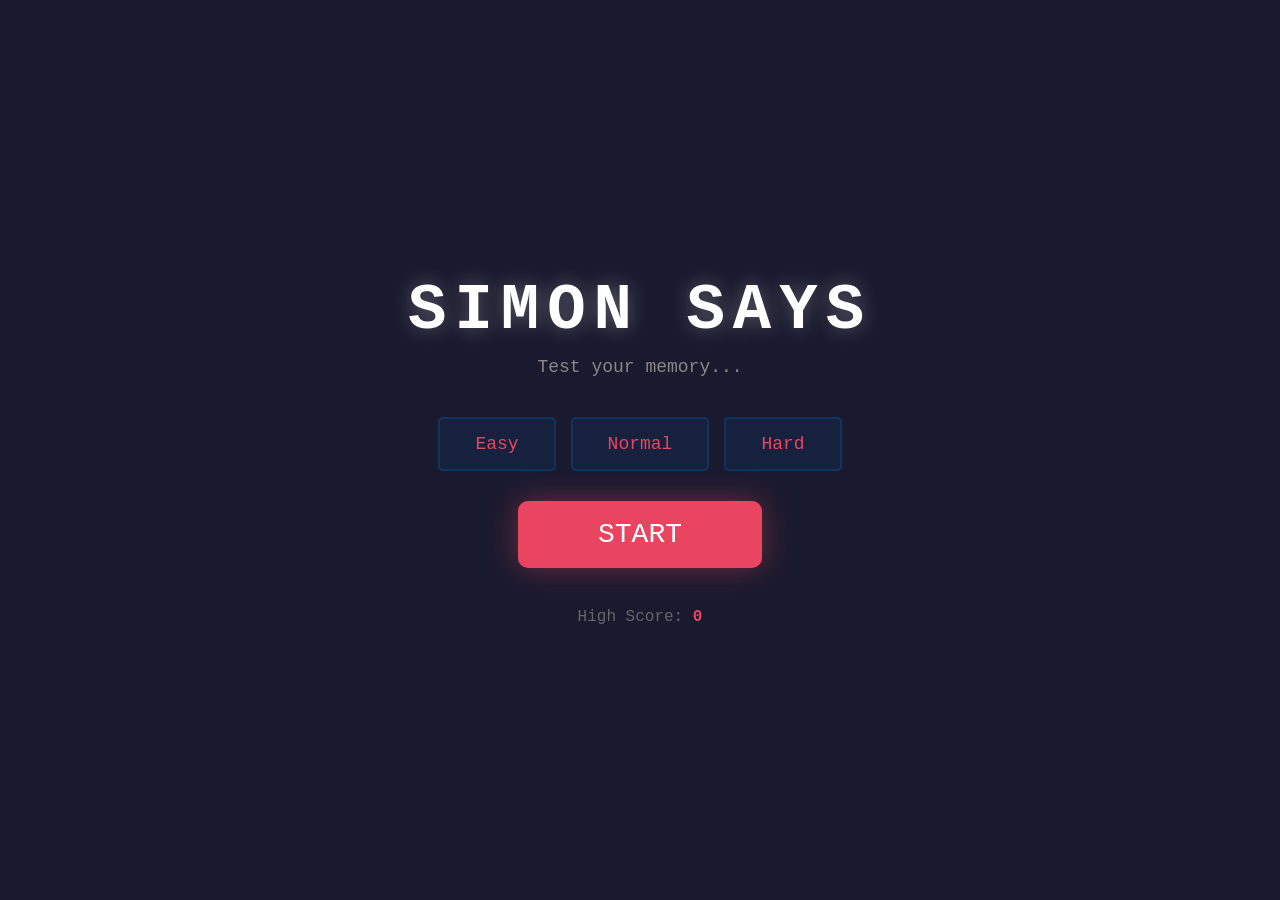
==== index.html @ 11004925 "Add Simon Says game files - core gameplay with difficulty levels, audio, scoring" ====
<!DOCTYPE html>
<html lang="en">
<head>
    <meta charset="UTF-8">
    <meta name="viewport" content="width=device-width, initial-scale=1.0">
    <title>Simon Says</title>
    <link rel="stylesheet" href="styles.css">
</head>
<body>
    <div id="game-container">
        <div id="menu">
            <h1 id="title">SIMON SAYS</h1>
            <p id="subtitle">Test your memory...</p>
            <div id="difficulty-selector">
                <button class="difficulty-btn" data-difficulty="easy">Easy</button>
                <button class="difficulty-btn" data-difficulty="normal">Normal</button>
                <button class="difficulty-btn" data-difficulty="hard">Hard</button>
            </div>
            <button id="start-btn">START</button>
            <p id="high-score">High Score: <span id="high-score-value">0</span></p>
        </div>

        <div id="game-area" style="display: none;">
            <div id="sequence-display">
                <span id="sequence-number">1</span>
            </div>
            <div id="simon">
                <div class="simon-segment green" data-color="green"></div>
                <div class="simon-segment red" data-color="red"></div>
                <div class="simon-segment yellow" data-color="yellow"></div>
                <div class="simon-segment blue" data-color="blue"></div>
                <div id="simon-center">S</div>
            </div>
            <div id="game-status">Watch the sequence...</div>
        </div>

        <div id="game-over" style="display: none;">
            <h2 id="death-message">Game Over</h2>
            <p id="final-score"></p>
            <button id="restart-btn">Play Again</button>
            <button id="menu-btn">Menu</button>
        </div>
    </div>

    <script src="script.js"></script>
</body>
</html>
---- styles.css ----
* {
    margin: 0;
    padding: 0;
    box-sizing: border-box;
    font-family: 'Courier New', monospace;
}

body {
    background: #1a1a2e;
    color: #fff;
    min-height: 100vh;
    overflow: hidden;
    user-select: none;
}

#game-container {
    width: 100vw;
    height: 100vh;
    display: flex;
    flex-direction: column;
    align-items: center;
    justify-content: center;
    position: relative;
}

#menu {
    text-align: center;
    z-index: 10;
}

#title {
    font-size: 64px;
    letter-spacing: 8px;
    margin-bottom: 10px;
    text-shadow: 0 0 20px rgba(255,255,255,0.3);
    color: #fff;
}

#subtitle {
    font-size: 18px;
    color: #888;
    margin-bottom: 40px;
}

#difficulty-selector {
    display: flex;
    gap: 15px;
    justify-content: center;
    margin-bottom: 30px;
}

.difficulty-btn {
    padding: 15px 35px;
    font-size: 18px;
    background: #16213e;
    border: 2px solid #0f3460;
    color: #e94560;
    cursor: pointer;
    transition: all 0.3s;
    font-family: inherit;
    border-radius: 5px;
}

.difficulty-btn:hover {
    border-color: #e94560;
    color: #fff;
    transform: scale(1.05);
    box-shadow: 0 0 20px rgba(233, 69, 96, 0.3);
}

#start-btn {
    padding: 18px 80px;
    font-size: 28px;
    background: #e94560;
    border: none;
    color: #fff;
    cursor: pointer;
    transition: all 0.3s;
    font-family: inherit;
    border-radius: 10px;
    box-shadow: 0 0 30px rgba(233, 69, 96, 0.4);
}

#start-btn:hover {
    transform: scale(1.05);
    box-shadow: 0 0 40px rgba(233, 69, 96, 0.6);
}

#high-score {
    margin-top: 40px;
    font-size: 16px;
    color: #666;
}

#high-score-value {
    color: #e94560;
    font-weight: bold;
}

#game-area {
    position: relative;
    width: 100%;
    height: 100%;
    display: flex;
    flex-direction: column;
    align-items: center;
    justify-content: center;
}

#sequence-display {
    position: fixed;
    top: 30px;
    font-size: 28px;
    color: #e94560;
    z-index: 10;
}

#game-status {
    position: fixed;
    bottom: 50px;
    font-size: 20px;
    color: #888;
}

#simon {
    width: 300px;
    height: 300px;
    border-radius: 50%;
    position: relative;
    overflow: hidden;
    box-shadow: 0 0 50px rgba(233, 69, 96, 0.3);
}

.simon-segment {
    position: absolute;
    width: 50%;
    height: 50%;
    cursor: pointer;
    transition: all 0.15s;
    opacity: 0.7;
}

.simon-segment:hover {
    opacity: 0.85;
}

.simon-segment.active {
    opacity: 1;
    filter: brightness(1.8);
}

.green {
    top: 0;
    left: 0;
    background: #00cc44;
    border-radius: 100% 0 0 0;
}

.red {
    top: 0;
    right: 0;
    background: #cc0033;
    border-radius: 0 100% 0 0;
}

.yellow {
    bottom: 0;
    left: 0;
    background: #cccc00;
    border-radius: 0 0 0 100%;
}

.blue {
    bottom: 0;
    right: 0;
    background: #0033cc;
    border-radius: 0 0 100% 0;
}

#simon-center {
    position: absolute;
    top: 50%;
    left: 50%;
    transform: translate(-50%, -50%);
    width: 80px;
    height: 80px;
    background: #16213e;
    border-radius: 50%;
    display: flex;
    align-items: center;
    justify-content: center;
    font-size: 36px;
    color: #e94560;
    border: 3px solid #0f3460;
    z-index: 10;
}

#game-over {
    text-align: center;
    z-index: 10;
}

#death-message {
    font-size: 48px;
    color: #e94560;
    margin-bottom: 20px;
    text-shadow: 0 0 30px rgba(233, 69, 96, 0.5);
}

#final-score {
    font-size: 28px;
    color: #fff;
    margin-bottom: 30px;
}

#game-over button {
    padding: 15px 50px;
    font-size: 20px;
    background: #16213e;
    border: 2px solid #0f3460;
    color: #e94560;
    cursor: pointer;
    margin: 0 10px;
    font-family: inherit;
    border-radius: 5px;
    transition: all 0.3s;
}

#game-over button:hover {
    border-color: #e94560;
    color: #fff;
    transform: scale(1.05);
}
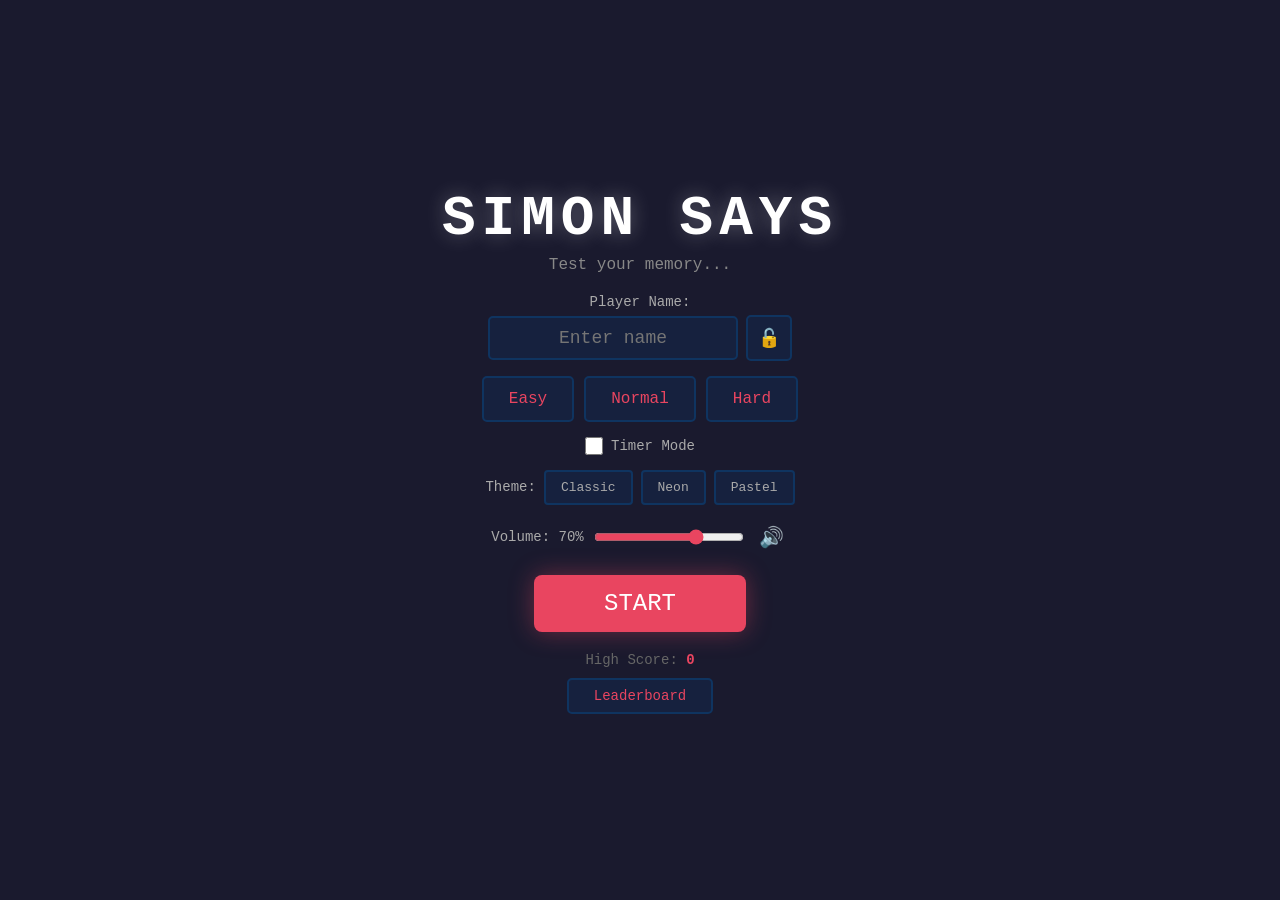
==== commit a9c26675: "Add improvements: name input, leaderboard, volume, color schemes, timer mode, keyboard support, pass" ====
--- a/index.html
+++ b/index.html
@@ -11,18 +11,60 @@
         <div id="menu">
             <h1 id="title">SIMON SAYS</h1>
             <p id="subtitle">Test your memory...</p>
+            
+            <div id="name-section">
+                <label for="player-name">Player Name:</label>
+                <div id="name-row">
+                    <input type="text" id="player-name" maxlength="15" placeholder="Enter name">
+                    <button id="lock-btn">🔓</button>
+                </div>
+                <div id="password-section" style="display: none;">
+                    <input type="password" id="password-input" maxlength="20" placeholder="Set a password">
+                    <button id="save-password">Save</button>
+                </div>
+            </div>
+
             <div id="difficulty-selector">
                 <button class="difficulty-btn" data-difficulty="easy">Easy</button>
                 <button class="difficulty-btn" data-difficulty="normal">Normal</button>
                 <button class="difficulty-btn" data-difficulty="hard">Hard</button>
             </div>
+
+            <div id="mode-selector">
+                <label class="mode-toggle">
+                    <input type="checkbox" id="timer-toggle">
+                    <span id="toggle-label">Timer Mode</span>
+                </label>
+            </div>
+
+            <div id="color-scheme-selector">
+                <span id="scheme-label">Theme:</span>
+                <button class="scheme-btn" data-scheme="classic">Classic</button>
+                <button class="scheme-btn" data-scheme="neon">Neon</button>
+                <button class="scheme-btn" data-scheme="pastel">Pastel</button>
+            </div>
+
+            <div id="volume-section">
+                <label>Volume: <span id="volume-label">70%</span></label>
+                <input type="range" id="volume-slider" min="0" max="100" value="70">
+                <button id="mute-btn">🔊</button>
+            </div>
+
             <button id="start-btn">START</button>
-            <p id="high-score">High Score: <span id="high-score-value">0</span></p>
+
+            <div id="score-section">
+                <p id="high-score">High Score: <span id="high-score-value">0</span></p>
+                <button id="leaderboard-btn">Leaderboard</button>
+            </div>
         </div>
 
         <div id="game-area" style="display: none;">
             <div id="sequence-display">
                 <span id="sequence-number">1</span>
+            </div>
+            <div id="timer-display" style="display: none;">
+                <span id="timer-value">0</span>
+                <span id="timer-unit">s</span>
             </div>
             <div id="simon">
                 <div class="simon-segment green" data-color="green"></div>
@@ -31,6 +73,7 @@
                 <div class="simon-segment blue" data-color="blue"></div>
                 <div id="simon-center">S</div>
             </div>
+            <div id="key-hint">Keys: 1=Green 2=Red 3=Yellow 4=Blue</div>
             <div id="game-status">Watch the sequence...</div>
         </div>
 
@@ -40,6 +83,19 @@
             <button id="restart-btn">Play Again</button>
             <button id="menu-btn">Menu</button>
         </div>
+
+        <div id="leaderboard-modal" style="display: none;">
+            <div id="leaderboard-content">
+                <h2>Leaderboard</h2>
+                <div id="leaderboard-tabs">
+                    <button class="lb-tab" data-lb-difficulty="easy">Easy</button>
+                    <button class="lb-tab" data-lb-difficulty="normal">Normal</button>
+                    <button class="lb-tab" data-lb-difficulty="hard">Hard</button>
+                </div>
+                <div id="leaderboard-entries"></div>
+                <button id="close-leaderboard">Close</button>
+            </div>
+        </div>
     </div>
 
     <script src="script.js"></script>
--- a/styles.css
+++ b/styles.css
@@ -26,75 +26,266 @@
 #menu {
     text-align: center;
     z-index: 10;
+    max-width: 500px;
+    width: 90%;
 }
 
 #title {
-    font-size: 64px;
-    letter-spacing: 8px;
-    margin-bottom: 10px;
+    font-size: 56px;
+    letter-spacing: 6px;
+    margin-bottom: 5px;
     text-shadow: 0 0 20px rgba(255,255,255,0.3);
-    color: #fff;
 }
 
 #subtitle {
+    font-size: 16px;
+    color: #888;
+    margin-bottom: 20px;
+}
+
+#name-section {
+    margin-bottom: 15px;
+}
+
+#name-section label {
+    display: block;
+    color: #aaa;
+    font-size: 14px;
+    margin-bottom: 5px;
+}
+
+#name-row {
+    display: flex;
+    align-items: center;
+    justify-content: center;
+    gap: 8px;
+}
+
+#player-name {
+    padding: 10px 20px;
     font-size: 18px;
-    color: #888;
-    margin-bottom: 40px;
-}
-
-#difficulty-selector {
-    display: flex;
-    gap: 15px;
-    justify-content: center;
-    margin-bottom: 30px;
-}
-
-.difficulty-btn {
-    padding: 15px 35px;
+    background: #16213e;
+    border: 2px solid #0f3460;
+    color: #e94560;
+    border-radius: 5px;
+    text-align: center;
+    outline: none;
+    width: 250px;
+    font-family: inherit;
+}
+
+#player-name:focus {
+    border-color: #e94560;
+}
+
+#lock-btn {
+    background: #16213e;
+    border: 2px solid #0f3460;
+    border-radius: 5px;
+    padding: 10px;
+    cursor: pointer;
     font-size: 18px;
-    background: #16213e;
-    border: 2px solid #0f3460;
-    color: #e94560;
-    cursor: pointer;
-    transition: all 0.3s;
-    font-family: inherit;
-    border-radius: 5px;
-}
-
-.difficulty-btn:hover {
-    border-color: #e94560;
-    color: #fff;
-    transform: scale(1.05);
-    box-shadow: 0 0 20px rgba(233, 69, 96, 0.3);
-}
-
-#start-btn {
-    padding: 18px 80px;
-    font-size: 28px;
+    transition: all 0.3s;
+}
+
+#lock-btn:hover {
+    border-color: #e94560;
+}
+
+#password-section {
+    display: none;
+    align-items: center;
+    justify-content: center;
+    gap: 8px;
+    margin-top: 8px;
+}
+
+#password-input {
+    padding: 8px 15px;
+    font-size: 14px;
+    background: #16213e;
+    border: 2px solid #0f3460;
+    color: #e94560;
+    border-radius: 5px;
+    outline: none;
+    width: 180px;
+    font-family: inherit;
+}
+
+#password-input:focus {
+    border-color: #e94560;
+}
+
+#save-password {
+    padding: 8px 15px;
+    font-size: 14px;
     background: #e94560;
     border: none;
     color: #fff;
     cursor: pointer;
-    transition: all 0.3s;
-    font-family: inherit;
-    border-radius: 10px;
-    box-shadow: 0 0 30px rgba(233, 69, 96, 0.4);
+    border-radius: 5px;
+    font-family: inherit;
+    transition: all 0.3s;
+}
+
+#save-password:hover {
+    transform: scale(1.05);
+}
+
+#difficulty-selector {
+    display: flex;
+    gap: 10px;
+    justify-content: center;
+    margin-bottom: 15px;
+}
+
+.difficulty-btn {
+    padding: 12px 25px;
+    font-size: 16px;
+    background: #16213e;
+    border: 2px solid #0f3460;
+    color: #e94560;
+    cursor: pointer;
+    transition: all 0.3s;
+    font-family: inherit;
+    border-radius: 5px;
+}
+
+.difficulty-btn:hover {
+    border-color: #e94560;
+    color: #fff;
+    transform: scale(1.05);
+    box-shadow: 0 0 15px rgba(233, 69, 96, 0.3);
+}
+
+#mode-selector {
+    display: flex;
+    gap: 20px;
+    justify-content: center;
+    margin-bottom: 15px;
+}
+
+.mode-toggle {
+    display: flex;
+    align-items: center;
+    gap: 8px;
+    color: #aaa;
+    cursor: pointer;
+    font-size: 14px;
+}
+
+.mode-toggle input[type="checkbox"] {
+    width: 18px;
+    height: 18px;
+    cursor: pointer;
+    accent-color: #e94560;
+}
+
+#color-scheme-selector {
+    display: flex;
+    align-items: center;
+    justify-content: center;
+    gap: 8px;
+    margin-bottom: 15px;
+}
+
+#scheme-label {
+    color: #aaa;
+    font-size: 14px;
+}
+
+.scheme-btn {
+    padding: 8px 15px;
+    font-size: 13px;
+    background: #16213e;
+    border: 2px solid #0f3460;
+    color: #aaa;
+    cursor: pointer;
+    transition: all 0.3s;
+    font-family: inherit;
+    border-radius: 4px;
+}
+
+.scheme-btn:hover {
+    border-color: #e94560;
+    color: #fff;
+}
+
+#volume-section {
+    display: flex;
+    align-items: center;
+    justify-content: center;
+    gap: 10px;
+    margin-bottom: 20px;
+    color: #aaa;
+    font-size: 14px;
+}
+
+#volume-slider {
+    width: 150px;
+    cursor: pointer;
+    accent-color: #e94560;
+}
+
+#mute-btn {
+    background: none;
+    border: none;
+    font-size: 20px;
+    cursor: pointer;
+    padding: 5px;
+}
+
+#start-btn {
+    padding: 15px 70px;
+    font-size: 24px;
+    background: #e94560;
+    border: none;
+    color: #fff;
+    cursor: pointer;
+    transition: all 0.3s;
+    font-family: inherit;
+    border-radius: 8px;
+    box-shadow: 0 0 25px rgba(233, 69, 96, 0.4);
+    margin-bottom: 20px;
 }
 
 #start-btn:hover {
     transform: scale(1.05);
-    box-shadow: 0 0 40px rgba(233, 69, 96, 0.6);
+    box-shadow: 0 0 35px rgba(233, 69, 96, 0.6);
+}
+
+#score-section {
+    display: flex;
+    flex-direction: column;
+    align-items: center;
+    gap: 10px;
 }
 
 #high-score {
-    margin-top: 40px;
-    font-size: 16px;
+    font-size: 14px;
     color: #666;
 }
 
 #high-score-value {
     color: #e94560;
     font-weight: bold;
+}
+
+#leaderboard-btn {
+    padding: 8px 25px;
+    background: #16213e;
+    border: 2px solid #0f3460;
+    color: #e94560;
+    cursor: pointer;
+    font-family: inherit;
+    border-radius: 5px;
+    transition: all 0.3s;
+    font-size: 14px;
+}
+
+#leaderboard-btn:hover {
+    border-color: #e94560;
+    color: #fff;
 }
 
 #game-area {
@@ -115,11 +306,30 @@
     z-index: 10;
 }
 
+#timer-display {
+    position: fixed;
+    top: 70px;
+    font-size: 22px;
+    color: #ffcc00;
+    z-index: 10;
+}
+
+#timer-value {
+    font-weight: bold;
+}
+
 #game-status {
     position: fixed;
+    bottom: 80px;
+    font-size: 18px;
+    color: #888;
+}
+
+#key-hint {
+    position: fixed;
     bottom: 50px;
-    font-size: 20px;
-    color: #888;
+    font-size: 12px;
+    color: #555;
 }
 
 #simon {
@@ -128,7 +338,7 @@
     border-radius: 50%;
     position: relative;
     overflow: hidden;
-    box-shadow: 0 0 50px rgba(233, 69, 96, 0.3);
+    box-shadow: 0 0 40px rgba(233, 69, 96, 0.3);
 }
 
 .simon-segment {
@@ -176,6 +386,24 @@
     background: #0033cc;
     border-radius: 0 0 100% 0;
 }
+
+/* Neon theme */
+.neon .green { background: #00ff88; box-shadow: inset 0 0 20px #00ff88; }
+.neon .red { background: #ff0055; box-shadow: inset 0 0 20px #ff0055; }
+.neon .yellow { background: #ffdd00; box-shadow: inset 0 0 20px #ffdd00; }
+.neon .blue { background: #00bbff; box-shadow: inset 0 0 20px #00bbff; }
+body.neon-bg { background: #0a0a1a; }
+body.neon-bg #simon { box-shadow: 0 0 60px rgba(0, 255, 136, 0.4), 0 0 80px rgba(255, 0, 85, 0.2); }
+body.neon-bg #simon-center { background: #0a0a1a; border-color: #00ff88; color: #00ff88; }
+
+/* Pastel theme */
+.pastel .green { background: #a8e6cf; }
+.pastel .red { background: #ff8b94; }
+.pastel .yellow { background: #ffd3b6; }
+.pastel .blue { background: #a8d8ea; }
+body.pastel-bg { background: #2a1a2e; }
+body.pastel-bg #simon { box-shadow: 0 0 60px rgba(168, 232, 207, 0.3); }
+body.pastel-bg #simon-center { background: #2a1a2e; border-color: #ff8b94; color: #ff8b94; }
 
 #simon-center {
     position: absolute;
@@ -208,19 +436,19 @@
 }
 
 #final-score {
-    font-size: 28px;
+    font-size: 24px;
     color: #fff;
     margin-bottom: 30px;
 }
 
 #game-over button {
-    padding: 15px 50px;
-    font-size: 20px;
-    background: #16213e;
-    border: 2px solid #0f3460;
-    color: #e94560;
-    cursor: pointer;
-    margin: 0 10px;
+    padding: 12px 40px;
+    font-size: 18px;
+    background: #16213e;
+    border: 2px solid #0f3460;
+    color: #e94560;
+    cursor: pointer;
+    margin: 0 8px;
     font-family: inherit;
     border-radius: 5px;
     transition: all 0.3s;
@@ -231,3 +459,86 @@
     color: #fff;
     transform: scale(1.05);
 }
+
+#leaderboard-modal {
+    position: fixed;
+    top: 0;
+    left: 0;
+    width: 100%;
+    height: 100%;
+    background: rgba(0,0,0,0.8);
+    display: flex;
+    align-items: center;
+    justify-content: center;
+    z-index: 500;
+}
+
+#leaderboard-content {
+    background: #16213e;
+    border: 2px solid #0f3460;
+    border-radius: 10px;
+    padding: 30px;
+    min-width: 350px;
+    text-align: center;
+}
+
+#leaderboard-content h2 {
+    color: #e94560;
+    margin-bottom: 20px;
+}
+
+#leaderboard-tabs {
+    display: flex;
+    gap: 10px;
+    justify-content: center;
+    margin-bottom: 20px;
+}
+
+.lb-tab {
+    padding: 8px 20px;
+    background: #1a1a2e;
+    border: 2px solid #0f3460;
+    color: #888;
+    cursor: pointer;
+    border-radius: 4px;
+    font-family: inherit;
+    transition: all 0.3s;
+}
+
+.lb-tab:hover {
+    border-color: #e94560;
+    color: #fff;
+}
+
+#leaderboard-entries {
+    min-height: 200px;
+    margin-bottom: 20px;
+}
+
+.leaderboard-entry {
+    display: flex;
+    justify-content: space-between;
+    padding: 8px 15px;
+    border-bottom: 1px solid #0f3460;
+    color: #ccc;
+    font-size: 14px;
+}
+
+.leaderboard-entry:nth-child(1) { color: #ffd700; font-weight: bold; }
+.leaderboard-entry:nth-child(2) { color: #c0c0c0; }
+.leaderboard-entry:nth-child(3) { color: #cd7f32; }
+
+#close-leaderboard {
+    padding: 10px 30px;
+    background: #e94560;
+    border: none;
+    color: #fff;
+    cursor: pointer;
+    border-radius: 5px;
+    font-family: inherit;
+    transition: all 0.3s;
+}
+
+#close-leaderboard:hover {
+    transform: scale(1.05);
+}
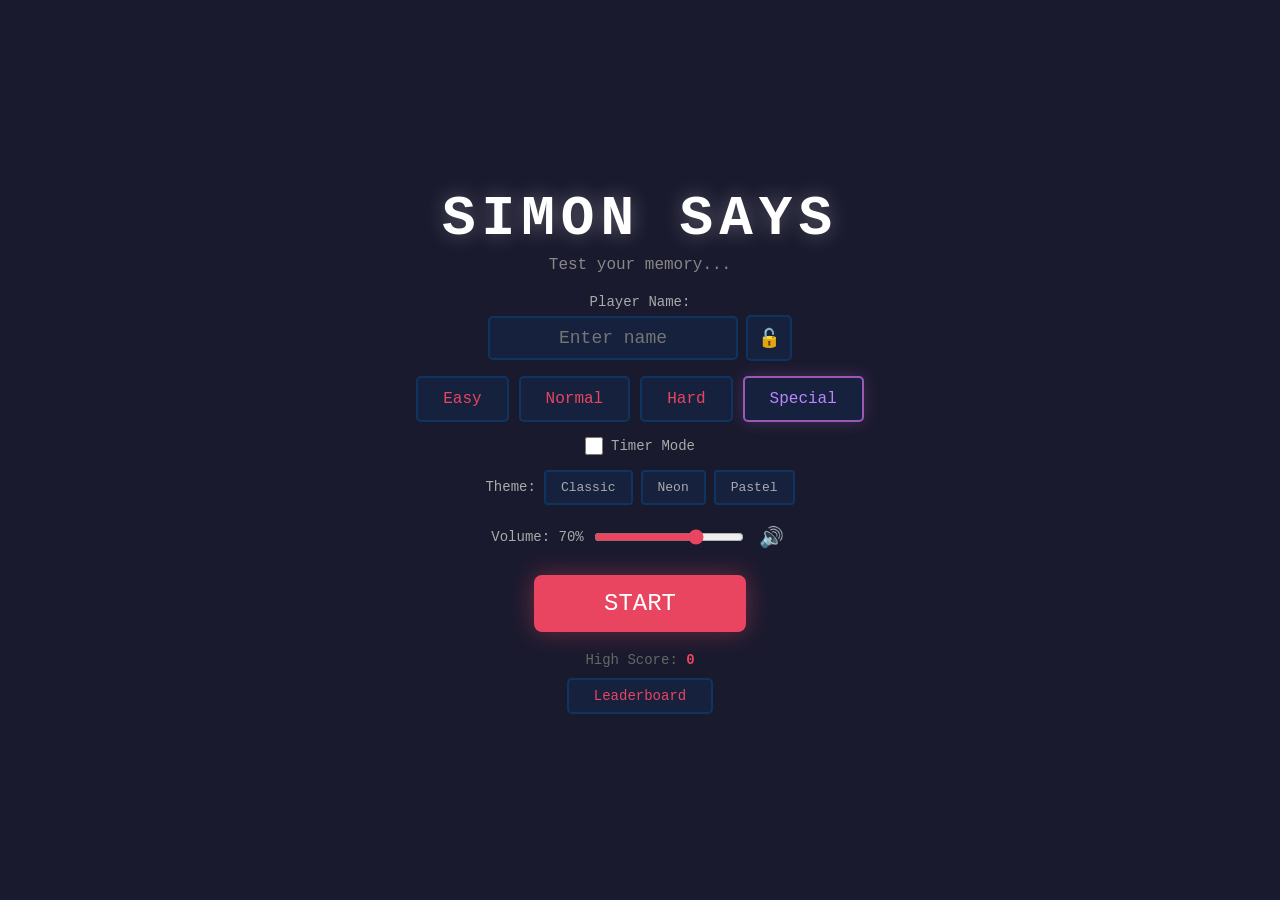
==== commit 81aba408: "Add Special difficulty: 6 colors, random speed, 90-degree rotation, leaderboard tab" ====
--- a/index.html
+++ b/index.html
@@ -28,6 +28,7 @@
                 <button class="difficulty-btn" data-difficulty="easy">Easy</button>
                 <button class="difficulty-btn" data-difficulty="normal">Normal</button>
                 <button class="difficulty-btn" data-difficulty="hard">Hard</button>
+                <button class="difficulty-btn special" data-difficulty="special">Special</button>
             </div>
 
             <div id="mode-selector">
@@ -71,9 +72,11 @@
                 <div class="simon-segment red" data-color="red"></div>
                 <div class="simon-segment yellow" data-color="yellow"></div>
                 <div class="simon-segment blue" data-color="blue"></div>
+                <div class="simon-segment orange" data-color="orange"></div>
+                <div class="simon-segment purple" data-color="purple"></div>
                 <div id="simon-center">S</div>
             </div>
-            <div id="key-hint">Keys: 1=Green 2=Red 3=Yellow 4=Blue</div>
+            <div id="key-hint">Keys: 1=Green 2=Red 3=Yellow 4=Blue <span id="special-keys" style="display:none;">5=Orange 6=Purple</span></div>
             <div id="game-status">Watch the sequence...</div>
         </div>
 
@@ -91,6 +94,7 @@
                     <button class="lb-tab" data-lb-difficulty="easy">Easy</button>
                     <button class="lb-tab" data-lb-difficulty="normal">Normal</button>
                     <button class="lb-tab" data-lb-difficulty="hard">Hard</button>
+                    <button class="lb-tab" data-lb-difficulty="special">Special</button>
                 </div>
                 <div id="leaderboard-entries"></div>
                 <button id="close-leaderboard">Close</button>
--- a/styles.css
+++ b/styles.css
@@ -156,6 +156,17 @@
     color: #fff;
     transform: scale(1.05);
     box-shadow: 0 0 15px rgba(233, 69, 96, 0.3);
+}
+
+.difficulty-btn.special {
+    border-color: #9b59b6;
+    color: #bb86fc;
+    box-shadow: 0 0 15px rgba(155, 89, 182, 0.3);
+}
+
+.difficulty-btn.special:hover {
+    border-color: #bb86fc;
+    box-shadow: 0 0 25px rgba(155, 89, 182, 0.5);
 }
 
 #mode-selector {
@@ -387,11 +398,32 @@
     border-radius: 0 0 100% 0;
 }
 
+.orange, .purple {
+    display: none;
+}
+
+/* 6-color mode */
+.six-colors .simon-segment {
+    width: 100%;
+    height: 100%;
+    top: 0;
+    left: 0;
+    border-radius: 0;
+}
+.six-colors .green { clip-path: polygon(50% 50%, 50% 0%, 93.3% 25%); background: #00cc44; display: block; }
+.six-colors .red { clip-path: polygon(50% 50%, 93.3% 25%, 93.3% 75%); background: #cc0033; display: block; }
+.six-colors .blue { clip-path: polygon(50% 50%, 93.3% 75%, 50% 100%); background: #0033cc; display: block; }
+.six-colors .purple { clip-path: polygon(50% 50%, 50% 100%, 6.7% 75%); background: #8800cc; display: block; }
+.six-colors .yellow { clip-path: polygon(50% 50%, 6.7% 75%, 6.7% 25%); background: #cccc00; display: block; }
+.six-colors .orange { clip-path: polygon(50% 50%, 6.7% 25%, 50% 0%); background: #ff8800; display: block; }
+
 /* Neon theme */
 .neon .green { background: #00ff88; box-shadow: inset 0 0 20px #00ff88; }
 .neon .red { background: #ff0055; box-shadow: inset 0 0 20px #ff0055; }
 .neon .yellow { background: #ffdd00; box-shadow: inset 0 0 20px #ffdd00; }
 .neon .blue { background: #00bbff; box-shadow: inset 0 0 20px #00bbff; }
+.neon .orange { background: #ff8800; box-shadow: inset 0 0 20px #ff8800; }
+.neon .purple { background: #dd44ff; box-shadow: inset 0 0 20px #dd44ff; }
 body.neon-bg { background: #0a0a1a; }
 body.neon-bg #simon { box-shadow: 0 0 60px rgba(0, 255, 136, 0.4), 0 0 80px rgba(255, 0, 85, 0.2); }
 body.neon-bg #simon-center { background: #0a0a1a; border-color: #00ff88; color: #00ff88; }
@@ -401,6 +433,8 @@
 .pastel .red { background: #ff8b94; }
 .pastel .yellow { background: #ffd3b6; }
 .pastel .blue { background: #a8d8ea; }
+.pastel .orange { background: #ffcc99; }
+.pastel .purple { background: #d4a0e8; }
 body.pastel-bg { background: #2a1a2e; }
 body.pastel-bg #simon { box-shadow: 0 0 60px rgba(168, 232, 207, 0.3); }
 body.pastel-bg #simon-center { background: #2a1a2e; border-color: #ff8b94; color: #ff8b94; }
@@ -510,6 +544,16 @@
     color: #fff;
 }
 
+.lb-tab[data-lb-difficulty="special"] {
+    border-color: #9b59b6;
+    color: #bb86fc;
+}
+
+.lb-tab[data-lb-difficulty="special"]:hover {
+    border-color: #bb86fc;
+    color: #fff;
+}
+
 #leaderboard-entries {
     min-height: 200px;
     margin-bottom: 20px;
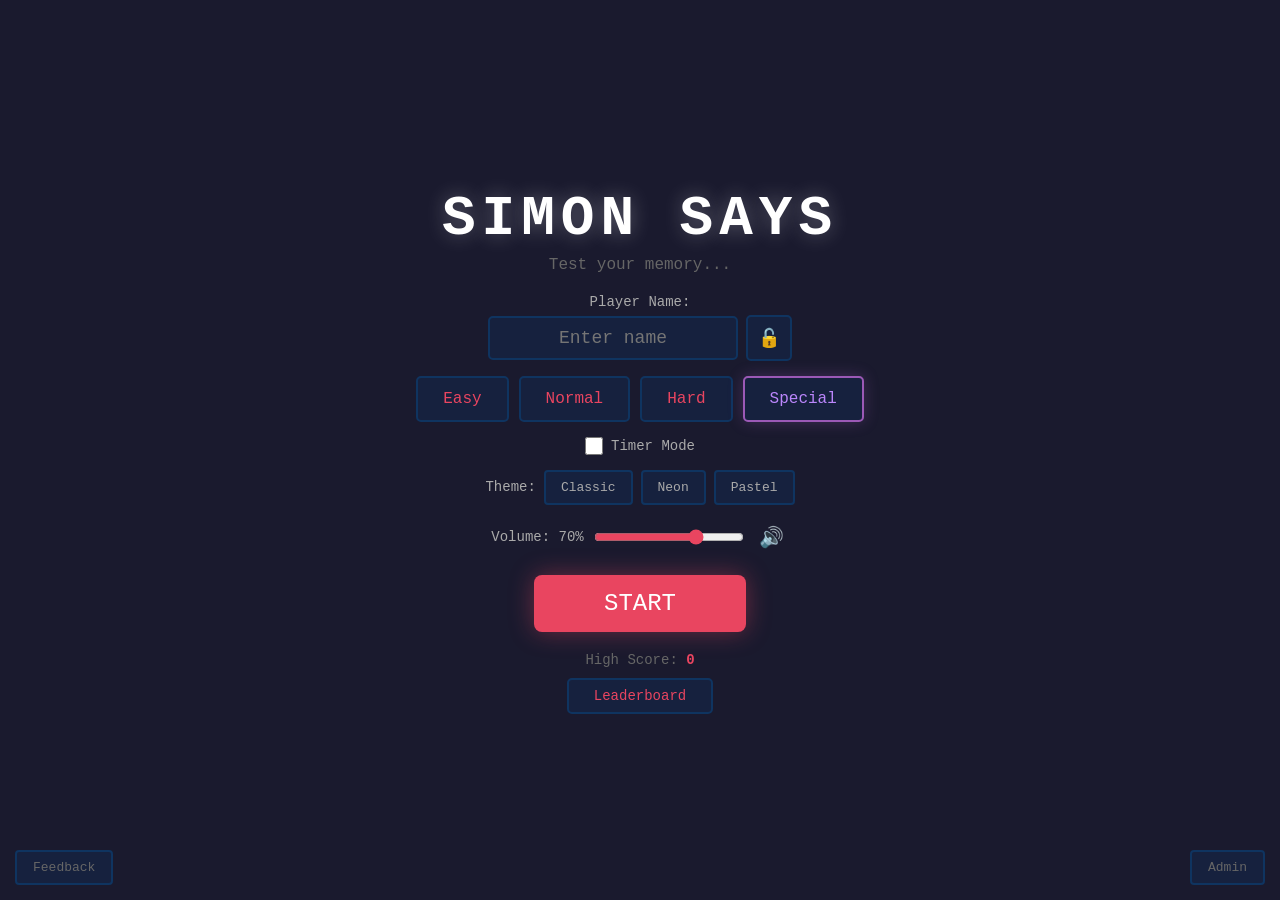
==== commit f6ea0449: "Add splash text, feedback system, admin panel with leaderboard management" ====
--- a/index.html
+++ b/index.html
@@ -100,6 +100,62 @@
                 <button id="close-leaderboard">Close</button>
             </div>
         </div>
+
+        <!-- Feedback Button -->
+        <button id="feedback-btn">Feedback</button>
+
+        <!-- Feedback Modal -->
+        <div id="feedback-modal" style="display: none;">
+            <div id="feedback-content">
+                <h2>Send Feedback</h2>
+                <label for="feedback-name">Your Name:</label>
+                <input type="text" id="feedback-name" maxlength="15" placeholder="Enter name">
+                <label for="feedback-text">Feedback:</label>
+                <textarea id="feedback-text" rows="4" placeholder="Tell us what you think..."></textarea>
+                <div id="feedback-buttons">
+                    <button id="submit-feedback">Submit</button>
+                    <button id="close-feedback">Cancel</button>
+                </div>
+            </div>
+        </div>
+
+        <!-- Admin Login Button -->
+        <button id="admin-btn">Admin</button>
+
+        <!-- Admin Login Modal -->
+        <div id="admin-login-modal" style="display: none;">
+            <div id="admin-login-content">
+                <h2>Admin Login</h2>
+                <input type="text" id="admin-username" placeholder="Username">
+                <input type="password" id="admin-password" placeholder="Password">
+                <div id="admin-login-buttons">
+                    <button id="admin-login-btn">Login</button>
+                    <button id="close-admin-login">Cancel</button>
+                </div>
+            </div>
+        </div>
+
+        <!-- Admin Panel -->
+        <div id="admin-panel" style="display: none;">
+            <div id="admin-content">
+                <h2>Admin Panel</h2>
+                <div id="admin-tabs">
+                    <button class="admin-tab active" data-admin-tab="leaderboard">Leaderboard</button>
+                    <button class="admin-tab" data-admin-tab="feedback">Feedback</button>
+                </div>
+                <div id="admin-leaderboard-view">
+                    <div id="admin-lb-tabs">
+                        <button class="admin-lb-tab" data-admin-lb="easy">Easy</button>
+                        <button class="admin-lb-tab" data-admin-lb="normal">Normal</button>
+                        <button class="admin-lb-tab" data-admin-lb="hard">Hard</button>
+                        <button class="admin-lb-tab" data-admin-lb="special">Special</button>
+                    </div>
+                    <div id="admin-lb-entries"></div>
+                </div>
+                <div id="admin-feedback-view" style="display: none;"></div>
+                <button id="admin-logout-btn">Logout</button>
+            </div>
+        </div>
     </div>
 
     <script src="script.js"></script>
--- a/styles.css
+++ b/styles.css
@@ -458,8 +458,17 @@
 }
 
 #game-over {
-    text-align: center;
-    z-index: 10;
+    position: fixed;
+    top: 0;
+    left: 0;
+    width: 100%;
+    height: 100%;
+    background: rgba(0,0,0,0.85);
+    display: flex;
+    flex-direction: column;
+    align-items: center;
+    justify-content: center;
+    z-index: 500;
 }
 
 #death-message {
@@ -586,3 +595,418 @@
 #close-leaderboard:hover {
     transform: scale(1.05);
 }
+
+/* Splash text */
+#subtitle {
+    color: #666;
+    transition: color 0.3s;
+}
+
+/* Feedback button */
+#feedback-btn {
+    position: fixed;
+    bottom: 15px;
+    left: 15px;
+    padding: 8px 16px;
+    font-size: 13px;
+    background: #16213e;
+    border: 2px solid #0f3460;
+    color: #666;
+    cursor: pointer;
+    border-radius: 4px;
+    font-family: inherit;
+    transition: all 0.3s;
+    z-index: 100;
+}
+
+#feedback-btn:hover {
+    border-color: #e94560;
+    color: #fff;
+}
+
+/* Admin button */
+#admin-btn {
+    position: fixed;
+    bottom: 15px;
+    right: 15px;
+    padding: 8px 16px;
+    font-size: 13px;
+    background: #16213e;
+    border: 2px solid #0f3460;
+    color: #666;
+    cursor: pointer;
+    border-radius: 4px;
+    font-family: inherit;
+    transition: all 0.3s;
+    z-index: 100;
+}
+
+#admin-btn:hover {
+    border-color: #9b59b6;
+    color: #bb86fc;
+}
+
+/* Feedback Modal */
+#feedback-modal {
+    position: fixed;
+    top: 0;
+    left: 0;
+    width: 100%;
+    height: 100%;
+    background: rgba(0,0,0,0.8);
+    display: flex;
+    align-items: center;
+    justify-content: center;
+    z-index: 500;
+}
+
+#feedback-content {
+    background: #16213e;
+    border: 2px solid #0f3460;
+    border-radius: 10px;
+    padding: 30px;
+    min-width: 350px;
+    text-align: center;
+}
+
+#feedback-content h2 {
+    color: #e94560;
+    margin-bottom: 20px;
+}
+
+#feedback-content label {
+    display: block;
+    color: #aaa;
+    font-size: 14px;
+    margin-bottom: 5px;
+    text-align: left;
+}
+
+#feedback-name {
+    width: 100%;
+    padding: 10px;
+    font-size: 16px;
+    background: #1a1a2e;
+    border: 2px solid #0f3460;
+    color: #fff;
+    border-radius: 5px;
+    margin-bottom: 15px;
+    outline: none;
+    font-family: inherit;
+    box-sizing: border-box;
+}
+
+#feedback-name:focus {
+    border-color: #e94560;
+}
+
+#feedback-text {
+    width: 100%;
+    padding: 10px;
+    font-size: 14px;
+    background: #1a1a2e;
+    border: 2px solid #0f3460;
+    color: #fff;
+    border-radius: 5px;
+    margin-bottom: 15px;
+    outline: none;
+    font-family: inherit;
+    resize: vertical;
+    box-sizing: border-box;
+}
+
+#feedback-text:focus {
+    border-color: #e94560;
+}
+
+#feedback-buttons {
+    display: flex;
+    gap: 10px;
+    justify-content: center;
+}
+
+#submit-feedback {
+    padding: 10px 30px;
+    background: #e94560;
+    border: none;
+    color: #fff;
+    cursor: pointer;
+    border-radius: 5px;
+    font-family: inherit;
+    transition: all 0.3s;
+}
+
+#submit-feedback:hover {
+    transform: scale(1.05);
+}
+
+#close-feedback {
+    padding: 10px 30px;
+    background: #16213e;
+    border: 2px solid #0f3460;
+    color: #888;
+    cursor: pointer;
+    border-radius: 5px;
+    font-family: inherit;
+    transition: all 0.3s;
+}
+
+#close-feedback:hover {
+    border-color: #e94560;
+    color: #fff;
+}
+
+/* Admin Login Modal */
+#admin-login-modal {
+    position: fixed;
+    top: 0;
+    left: 0;
+    width: 100%;
+    height: 100%;
+    background: rgba(0,0,0,0.8);
+    display: flex;
+    align-items: center;
+    justify-content: center;
+    z-index: 500;
+}
+
+#admin-login-content {
+    background: #16213e;
+    border: 2px solid #0f3460;
+    border-radius: 10px;
+    padding: 30px;
+    min-width: 320px;
+    text-align: center;
+}
+
+#admin-login-content h2 {
+    color: #bb86fc;
+    margin-bottom: 20px;
+}
+
+#admin-username, #admin-password {
+    width: 100%;
+    padding: 10px;
+    font-size: 16px;
+    background: #1a1a2e;
+    border: 2px solid #0f3460;
+    color: #fff;
+    border-radius: 5px;
+    margin-bottom: 15px;
+    outline: none;
+    font-family: inherit;
+    box-sizing: border-box;
+}
+
+#admin-username:focus, #admin-password:focus {
+    border-color: #bb86fc;
+}
+
+#admin-login-buttons {
+    display: flex;
+    gap: 10px;
+    justify-content: center;
+}
+
+#admin-login-btn {
+    padding: 10px 30px;
+    background: #9b59b6;
+    border: none;
+    color: #fff;
+    cursor: pointer;
+    border-radius: 5px;
+    font-family: inherit;
+    transition: all 0.3s;
+}
+
+#admin-login-btn:hover {
+    background: #bb86fc;
+    transform: scale(1.05);
+}
+
+#close-admin-login {
+    padding: 10px 30px;
+    background: #16213e;
+    border: 2px solid #0f3460;
+    color: #888;
+    cursor: pointer;
+    border-radius: 5px;
+    font-family: inherit;
+    transition: all 0.3s;
+}
+
+#close-admin-login:hover {
+    border-color: #bb86fc;
+    color: #fff;
+}
+
+/* Admin Panel */
+#admin-panel {
+    position: fixed;
+    top: 0;
+    left: 0;
+    width: 100%;
+    height: 100%;
+    background: rgba(0,0,0,0.9);
+    display: flex;
+    align-items: center;
+    justify-content: center;
+    z-index: 500;
+}
+
+#admin-content {
+    background: #16213e;
+    border: 2px solid #9b59b6;
+    border-radius: 10px;
+    padding: 30px;
+    min-width: 450px;
+    max-width: 600px;
+    max-height: 80vh;
+    overflow-y: auto;
+    text-align: center;
+}
+
+#admin-content h2 {
+    color: #bb86fc;
+    margin-bottom: 20px;
+}
+
+#admin-tabs {
+    display: flex;
+    gap: 10px;
+    justify-content: center;
+    margin-bottom: 20px;
+}
+
+.admin-tab {
+    padding: 8px 20px;
+    background: #1a1a2e;
+    border: 2px solid #0f3460;
+    color: #888;
+    cursor: pointer;
+    border-radius: 4px;
+    font-family: inherit;
+    transition: all 0.3s;
+}
+
+.admin-tab:hover {
+    border-color: #bb86fc;
+    color: #fff;
+}
+
+.admin-tab.active {
+    border-color: #bb86fc;
+    color: #bb86fc;
+    background: #2a1a3e;
+}
+
+/* Admin leaderboard */
+#admin-lb-tabs {
+    display: flex;
+    gap: 8px;
+    justify-content: center;
+    margin-bottom: 15px;
+}
+
+.admin-lb-tab {
+    padding: 6px 14px;
+    font-size: 13px;
+    background: #1a1a2e;
+    border: 2px solid #0f3460;
+    color: #888;
+    cursor: pointer;
+    border-radius: 4px;
+    font-family: inherit;
+    transition: all 0.3s;
+}
+
+.admin-lb-tab:hover {
+    border-color: #bb86fc;
+    color: #fff;
+}
+
+.admin-lb-tab.active {
+    border-color: #bb86fc;
+    color: #bb86fc;
+    background: #2a1a3e;
+}
+
+#admin-lb-entries {
+    min-height: 100px;
+    margin-bottom: 15px;
+}
+
+.admin-lb-entry {
+    display: flex;
+    justify-content: space-between;
+    align-items: center;
+    padding: 8px 15px;
+    border-bottom: 1px solid #0f3460;
+    color: #ccc;
+    font-size: 14px;
+}
+
+.admin-lb-entry .delete-entry {
+    padding: 4px 10px;
+    font-size: 12px;
+    background: #e94560;
+    border: none;
+    color: #fff;
+    cursor: pointer;
+    border-radius: 3px;
+    font-family: inherit;
+    transition: all 0.3s;
+}
+
+.admin-lb-entry .delete-entry:hover {
+    background: #ff6b81;
+    transform: scale(1.05);
+}
+
+/* Admin feedback */
+#admin-feedback-view {
+    min-height: 100px;
+    margin-bottom: 15px;
+    text-align: left;
+}
+
+.admin-feedback-entry {
+    padding: 12px 15px;
+    border-bottom: 1px solid #0f3460;
+    color: #ccc;
+    font-size: 14px;
+}
+
+.admin-feedback-entry .fb-name {
+    color: #bb86fc;
+    font-weight: bold;
+}
+
+.admin-feedback-entry .fb-text {
+    color: #ddd;
+    margin-top: 4px;
+    font-style: italic;
+}
+
+.admin-feedback-entry .fb-date {
+    color: #666;
+    font-size: 12px;
+    margin-top: 4px;
+}
+
+#admin-logout-btn {
+    padding: 10px 30px;
+    background: #9b59b6;
+    border: none;
+    color: #fff;
+    cursor: pointer;
+    border-radius: 5px;
+    font-family: inherit;
+    transition: all 0.3s;
+    margin-top: 10px;
+}
+
+#admin-logout-btn:hover {
+    background: #bb86fc;
+    transform: scale(1.05);
+}
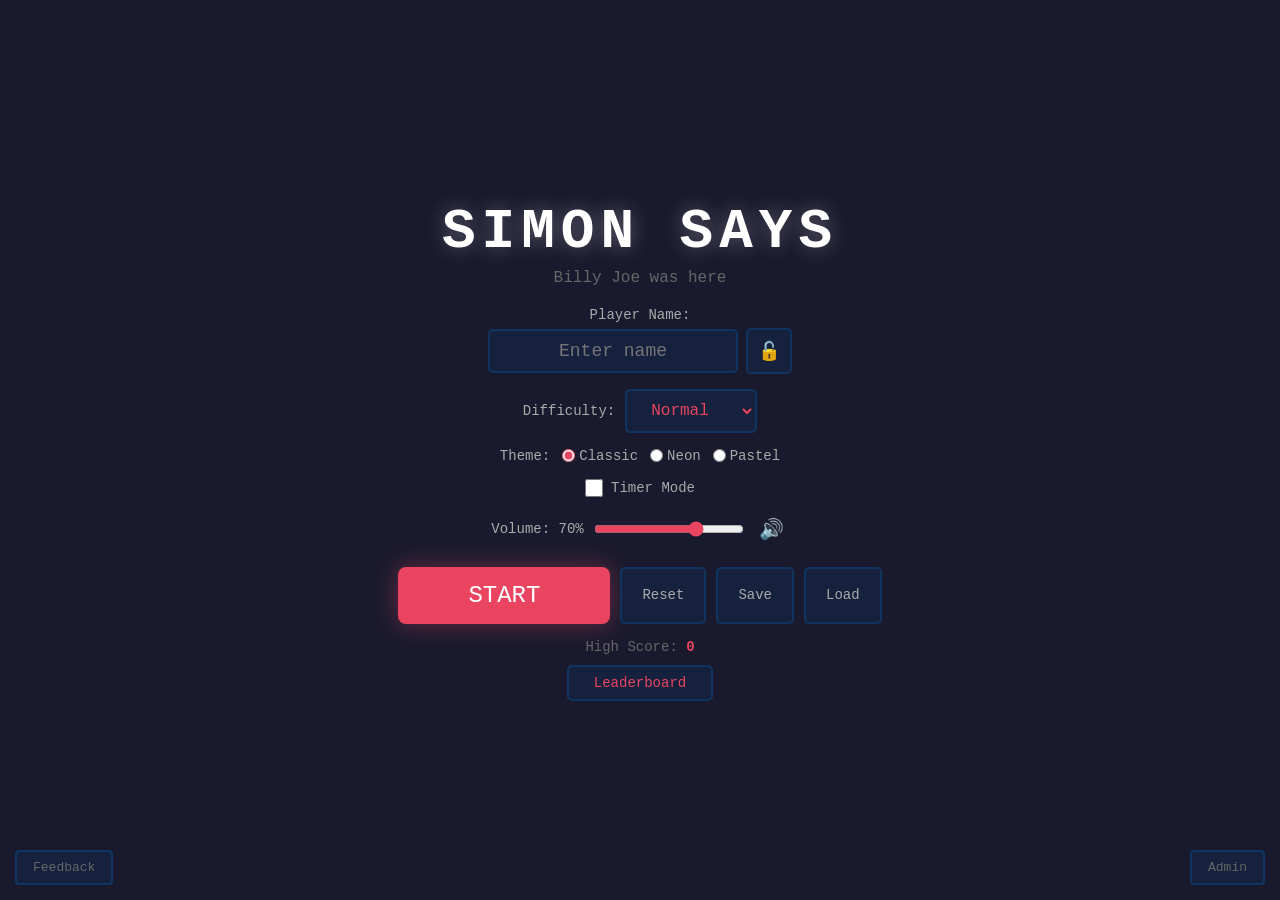
==== commit d55aabcc: "Restructure to 6-file two-page architecture for SS2 compliance" ====
--- a/index.html
+++ b/index.html
@@ -3,7 +3,7 @@
 <head>
     <meta charset="UTF-8">
     <meta name="viewport" content="width=device-width, initial-scale=1.0">
-    <title>Simon Says</title>
+    <title>Simon Says - Launcher</title>
     <link rel="stylesheet" href="styles.css">
 </head>
 <body>
@@ -11,7 +11,8 @@
         <div id="menu">
             <h1 id="title">SIMON SAYS</h1>
             <p id="subtitle">Test your memory...</p>
-            
+
+            <!-- Text input: Player name -->
             <div id="name-section">
                 <label for="player-name">Player Name:</label>
                 <div id="name-row">
@@ -24,13 +25,26 @@
                 </div>
             </div>
 
-            <div id="difficulty-selector">
-                <button class="difficulty-btn" data-difficulty="easy">Easy</button>
-                <button class="difficulty-btn" data-difficulty="normal">Normal</button>
-                <button class="difficulty-btn" data-difficulty="hard">Hard</button>
-                <button class="difficulty-btn special" data-difficulty="special">Special</button>
+            <!-- Dropdown: Difficulty -->
+            <div id="settings-row">
+                <label for="difficulty-select">Difficulty:</label>
+                <select id="difficulty-select">
+                    <option value="easy">Easy</option>
+                    <option value="normal" selected>Normal</option>
+                    <option value="hard">Hard</option>
+                    <option value="special">Special</option>
+                </select>
             </div>
 
+            <!-- Radio buttons: Color scheme -->
+            <div id="color-scheme-selector">
+                <span id="scheme-label">Theme:</span>
+                <label class="radio-label"><input type="radio" name="scheme" value="classic" checked> Classic</label>
+                <label class="radio-label"><input type="radio" name="scheme" value="neon"> Neon</label>
+                <label class="radio-label"><input type="radio" name="scheme" value="pastel"> Pastel</label>
+            </div>
+
+            <!-- Checkbox: Timer mode -->
             <div id="mode-selector">
                 <label class="mode-toggle">
                     <input type="checkbox" id="timer-toggle">
@@ -38,20 +52,20 @@
                 </label>
             </div>
 
-            <div id="color-scheme-selector">
-                <span id="scheme-label">Theme:</span>
-                <button class="scheme-btn" data-scheme="classic">Classic</button>
-                <button class="scheme-btn" data-scheme="neon">Neon</button>
-                <button class="scheme-btn" data-scheme="pastel">Pastel</button>
-            </div>
-
+            <!-- Volume -->
             <div id="volume-section">
                 <label>Volume: <span id="volume-label">70%</span></label>
                 <input type="range" id="volume-slider" min="0" max="100" value="70">
                 <button id="mute-btn">🔊</button>
             </div>
 
-            <button id="start-btn">START</button>
+            <!-- Buttons: Start, Reset, Save, Load -->
+            <div id="action-buttons">
+                <button id="start-btn">START</button>
+                <button id="reset-settings-btn">Reset</button>
+                <button id="save-settings-btn">Save</button>
+                <button id="load-settings-btn">Load</button>
+            </div>
 
             <div id="score-section">
                 <p id="high-score">High Score: <span id="high-score-value">0</span></p>
@@ -59,34 +73,7 @@
             </div>
         </div>
 
-        <div id="game-area" style="display: none;">
-            <div id="sequence-display">
-                <span id="sequence-number">1</span>
-            </div>
-            <div id="timer-display" style="display: none;">
-                <span id="timer-value">0</span>
-                <span id="timer-unit">s</span>
-            </div>
-            <div id="simon">
-                <div class="simon-segment green" data-color="green"></div>
-                <div class="simon-segment red" data-color="red"></div>
-                <div class="simon-segment yellow" data-color="yellow"></div>
-                <div class="simon-segment blue" data-color="blue"></div>
-                <div class="simon-segment orange" data-color="orange"></div>
-                <div class="simon-segment purple" data-color="purple"></div>
-                <div id="simon-center">S</div>
-            </div>
-            <div id="key-hint">Keys: 1=Green 2=Red 3=Yellow 4=Blue <span id="special-keys" style="display:none;">5=Orange 6=Purple</span></div>
-            <div id="game-status">Watch the sequence...</div>
-        </div>
-
-        <div id="game-over" style="display: none;">
-            <h2 id="death-message">Game Over</h2>
-            <p id="final-score"></p>
-            <button id="restart-btn">Play Again</button>
-            <button id="menu-btn">Menu</button>
-        </div>
-
+        <!-- Leaderboard -->
         <div id="leaderboard-modal" style="display: none;">
             <div id="leaderboard-content">
                 <h2>Leaderboard</h2>
@@ -119,7 +106,7 @@
             </div>
         </div>
 
-        <!-- Admin Login Button -->
+        <!-- Admin Button -->
         <button id="admin-btn">Admin</button>
 
         <!-- Admin Login Modal -->
@@ -158,6 +145,6 @@
         </div>
     </div>
 
-    <script src="script.js"></script>
+    <script src="launcher.js"></script>
 </body>
 </html>
--- a/styles.css
+++ b/styles.css
@@ -9,7 +9,8 @@
     background: #1a1a2e;
     color: #fff;
     min-height: 100vh;
-    overflow: hidden;
+    overflow-x: hidden;
+    overflow-y: auto;
     user-select: none;
 }
 
@@ -132,41 +133,40 @@
     transform: scale(1.05);
 }
 
-#difficulty-selector {
-    display: flex;
+#settings-row {
+    display: flex;
+    align-items: center;
+    justify-content: center;
     gap: 10px;
-    justify-content: center;
     margin-bottom: 15px;
-}
-
-.difficulty-btn {
-    padding: 12px 25px;
+    color: #aaa;
+    font-size: 14px;
+}
+
+#difficulty-select {
+    padding: 10px 20px;
     font-size: 16px;
     background: #16213e;
     border: 2px solid #0f3460;
     color: #e94560;
-    cursor: pointer;
-    transition: all 0.3s;
-    font-family: inherit;
-    border-radius: 5px;
-}
-
-.difficulty-btn:hover {
-    border-color: #e94560;
-    color: #fff;
-    transform: scale(1.05);
-    box-shadow: 0 0 15px rgba(233, 69, 96, 0.3);
-}
-
-.difficulty-btn.special {
-    border-color: #9b59b6;
+    border-radius: 5px;
+    cursor: pointer;
+    outline: none;
+    font-family: inherit;
+    appearance: auto;
+}
+
+#difficulty-select:focus {
+    border-color: #e94560;
+}
+
+#difficulty-select option {
+    background: #16213e;
+    color: #e94560;
+}
+
+#difficulty-select option[value="special"] {
     color: #bb86fc;
-    box-shadow: 0 0 15px rgba(155, 89, 182, 0.3);
-}
-
-.difficulty-btn.special:hover {
-    border-color: #bb86fc;
-    box-shadow: 0 0 25px rgba(155, 89, 182, 0.5);
 }
 
 #mode-selector {
@@ -196,7 +196,7 @@
     display: flex;
     align-items: center;
     justify-content: center;
-    gap: 8px;
+    gap: 12px;
     margin-bottom: 15px;
 }
 
@@ -205,21 +205,18 @@
     font-size: 14px;
 }
 
-.scheme-btn {
-    padding: 8px 15px;
-    font-size: 13px;
-    background: #16213e;
-    border: 2px solid #0f3460;
+.radio-label {
     color: #aaa;
-    cursor: pointer;
-    transition: all 0.3s;
-    font-family: inherit;
-    border-radius: 4px;
-}
-
-.scheme-btn:hover {
-    border-color: #e94560;
-    color: #fff;
+    font-size: 14px;
+    cursor: pointer;
+    display: inline-flex;
+    align-items: center;
+    gap: 4px;
+}
+
+.radio-label input[type="radio"] {
+    accent-color: #e94560;
+    cursor: pointer;
 }
 
 #volume-section {
@@ -257,7 +254,83 @@
     font-family: inherit;
     border-radius: 8px;
     box-shadow: 0 0 25px rgba(233, 69, 96, 0.4);
-    margin-bottom: 20px;
+}
+
+#start-btn:hover {
+    transform: scale(1.08);
+    box-shadow: 0 0 35px rgba(233, 69, 96, 0.6);
+}
+
+#action-buttons {
+    display: flex;
+    gap: 10px;
+    justify-content: center;
+    margin-bottom: 15px;
+    flex-wrap: wrap;
+}
+
+#reset-settings-btn, #save-settings-btn, #load-settings-btn {
+    padding: 10px 20px;
+    font-size: 14px;
+    background: #16213e;
+    border: 2px solid #0f3460;
+    color: #aaa;
+    cursor: pointer;
+    border-radius: 5px;
+    font-family: inherit;
+    transition: all 0.3s;
+}
+
+#reset-settings-btn:hover, #save-settings-btn:hover, #load-settings-btn:hover {
+    border-color: #e94560;
+    color: #fff;
+}
+
+#game-buttons {
+    position: fixed;
+    bottom: 15px;
+    display: flex;
+    gap: 10px;
+    justify-content: center;
+    z-index: 10;
+}
+
+#game-start-btn, #game-reset-btn, #back-btn, #back-menu-btn {
+    padding: 10px 20px;
+    font-size: 14px;
+    background: #16213e;
+    border: 2px solid #0f3460;
+    color: #aaa;
+    cursor: pointer;
+    border-radius: 5px;
+    font-family: inherit;
+    transition: all 0.3s;
+}
+
+#game-start-btn:hover, #game-reset-btn:hover, #back-btn:hover, #back-menu-btn:hover {
+    border-color: #e94560;
+    color: #fff;
+}
+
+#back-btn, #back-menu-btn {
+    border-color: #9b59b6;
+    color: #bb86fc;
+}
+
+#back-btn:hover, #back-menu-btn:hover {
+    border-color: #bb86fc;
+    color: #fff;
+}
+
+#instructions-text {
+    text-align: left;
+    color: #ccc;
+    font-size: 15px;
+    line-height: 1.6;
+}
+
+#instructions-text strong {
+    color: #e94560;
 }
 
 #start-btn:hover {
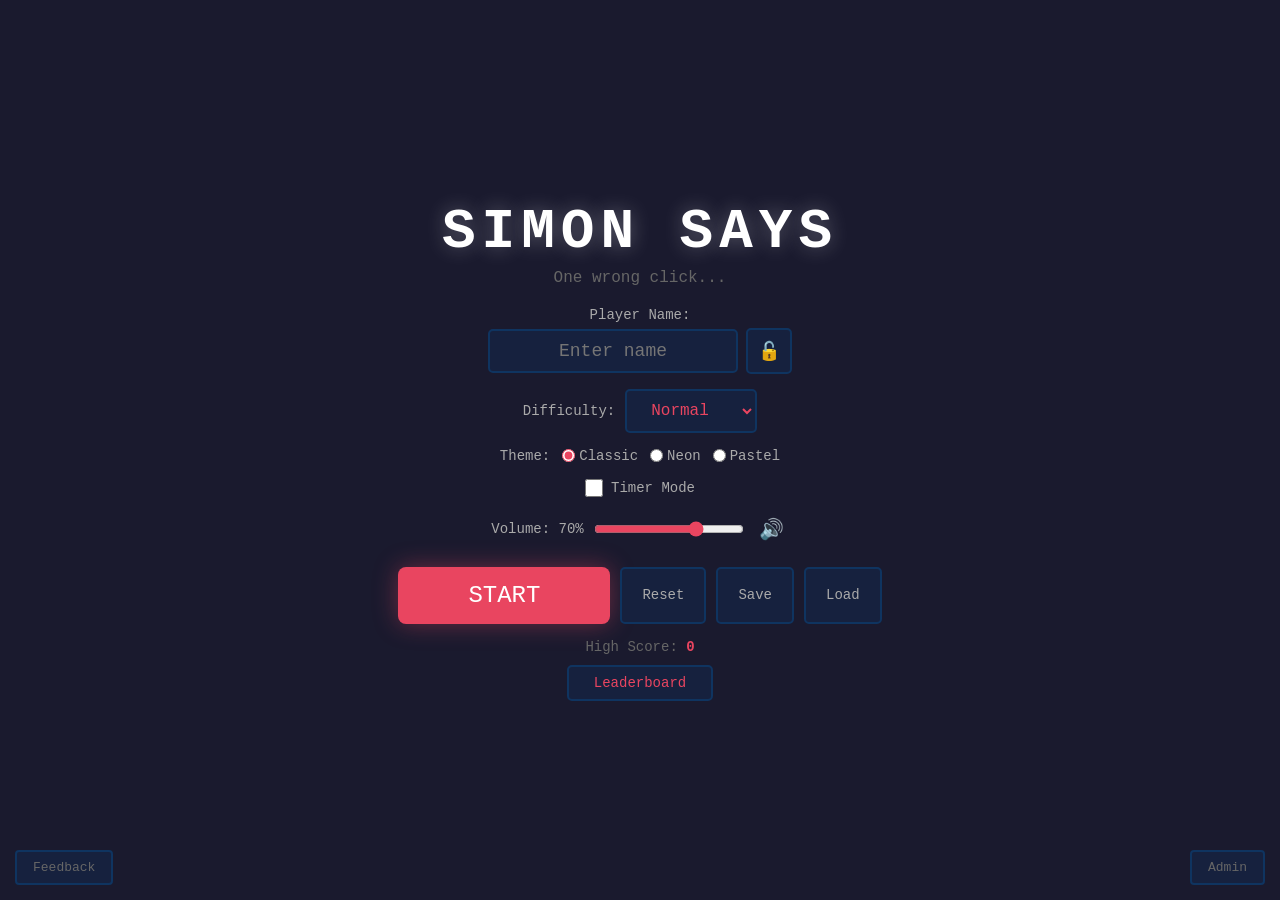
==== commit 2675368d: "Add Change x markers in code, wrap feedback in form with submit event, improve comments" ====
--- a/index.html
+++ b/index.html
@@ -95,10 +95,12 @@
         <div id="feedback-modal" style="display: none;">
             <div id="feedback-content">
                 <h2>Send Feedback</h2>
-                <label for="feedback-name">Your Name:</label>
-                <input type="text" id="feedback-name" maxlength="15" placeholder="Enter name">
-                <label for="feedback-text">Feedback:</label>
-                <textarea id="feedback-text" rows="4" placeholder="Tell us what you think..."></textarea>
+                <form id="feedback-form">
+                    <label for="feedback-name">Your Name:</label>
+                    <input type="text" id="feedback-name" maxlength="15" placeholder="Enter name">
+                    <label for="feedback-text">Feedback:</label>
+                    <textarea id="feedback-text" rows="4" placeholder="Tell us what you think..."></textarea>
+                </form>
                 <div id="feedback-buttons">
                     <button id="submit-feedback">Submit</button>
                     <button id="close-feedback">Cancel</button>
